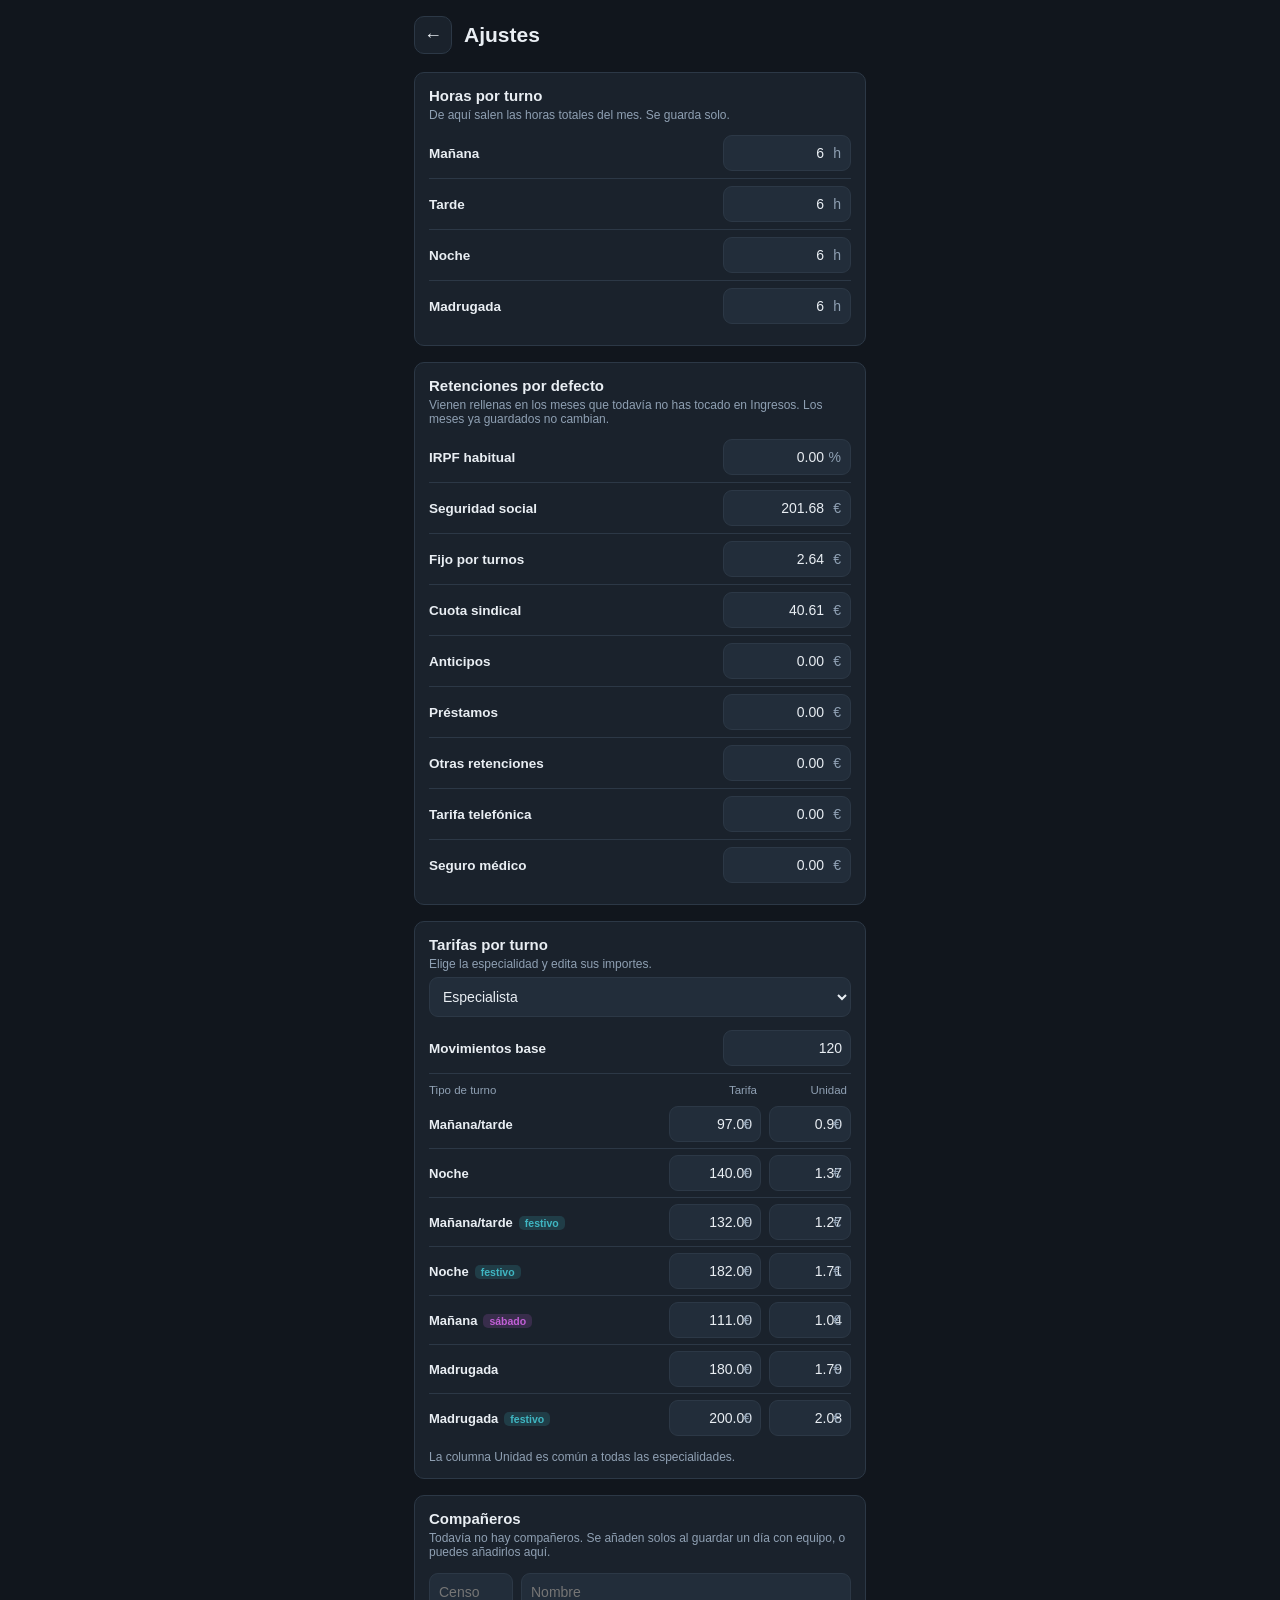
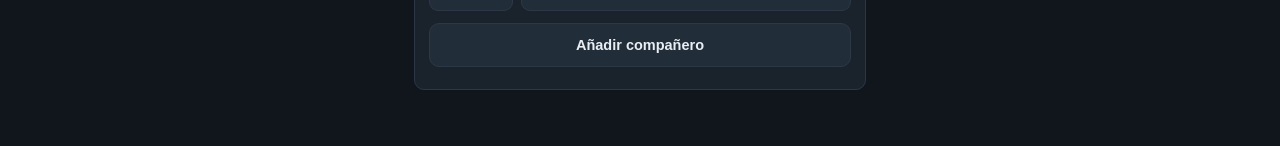
==== ajustes.html @ 4993c2cf "Add files via upload" ====
<!DOCTYPE html>
<html lang="es">
<head>
<meta charset="UTF-8">
<meta name="viewport" content="width=device-width, initial-scale=1, maximum-scale=1, viewport-fit=cover">
<title>Ajustes</title>
<meta name="theme-color" content="#11161d">
<link rel="icon" type="image/png" sizes="192x192" href="icons/icon-192.png">
<link rel="stylesheet" href="estilo.css">
</head>
<body>
<div class="wrap">
  <div class="topbar">
    <a class="back" href="index.html" aria-label="Volver al inicio">&larr;</a>
    <h1>Ajustes</h1>
  </div>

  <div class="card">
    <h2>Horas por turno</h2>
    <div class="sub">De aquí salen las horas totales del mes. Se guarda solo.</div>
    <div id="horas"></div>
  </div>

  <div class="card">
    <h2>Retenciones por defecto</h2>
    <div class="sub">Vienen rellenas en los meses que todavía no has tocado en Ingresos. Los meses ya guardados no cambian.</div>
    <div id="retDef"></div>
  </div>

  <div class="card">
    <h2>Tarifas por turno</h2>
    <div class="sub">Elige la especialidad y edita sus importes.</div>
    <select id="tPuesto" autocomplete="off"></select>
    <div class="ret-fila" style="margin-top:6px;">
      <div class="nom">Movimientos base</div>
      <input class="field" id="tBase" type="text" inputmode="decimal" autocomplete="off">
    </div>
    <div class="tar-cab"><span>Tipo de turno</span><span>Tarifa</span><span>Unidad</span></div>
    <div id="tFilas"></div>
    <div class="sub" style="margin-top:8px;margin-bottom:0;">La columna Unidad es común a todas las especialidades.</div>
  </div>

  <div class="card">
    <h2>Compañeros</h2>
    <div class="sub" id="compResumen"></div>
    <div id="compLista"></div>
    <div class="comp-nuevo">
      <input class="field" id="nuevoCenso" inputmode="numeric" placeholder="Censo" autocomplete="off">
      <input class="field" id="nuevoNombre" placeholder="Nombre" autocomplete="off">
    </div>
    <button class="accion sec" onclick="anadirComp()">Añadir compañero</button>
    <div class="note" id="compAviso" style="font-size:12px;color:var(--text-dim);margin-top:8px;"></div>
  </div>
</div>

<script src="datos.js"></script>
<script>
const $ = id => document.getElementById(id);
const num = v => { const n = parseFloat(String(v).replace(',', '.')); return isNaN(n) ? 0 : n; };
const f2 = n => (Math.round(n * 100) / 100).toFixed(2);
const esc = s => String(s).replace(/&/g,'&amp;').replace(/</g,'&lt;').replace(/>/g,'&gt;').replace(/"/g,'&quot;');

/* ---------- Horas por turno ---------- */
const TURNOS = ['M','T','N','MA'];
$('horas').innerHTML = TURNOS.map(s => `
  <div class="ret-fila"><div class="nom">${Datos.NOMBRES[s]}</div>
  <div class="unidad" data-u="h"><input class="field" id="h_${s}" type="text" inputmode="decimal" autocomplete="off"></div></div>`).join('');
TURNOS.forEach(s => {
  const el = $('h_' + s);
  el.value = (Datos.settings[s] && Datos.settings[s].horas !== undefined) ? Datos.settings[s].horas : 6;
  el.addEventListener('input', () => {
    if(!Datos.settings[s]) Datos.settings[s] = {};
    Datos.settings[s].horas = num(el.value);
    Datos.guardar();
  });
});

/* ---------- Retenciones por defecto ---------- */
const RET = [['irpfPct','IRPF habitual','%'],['ss','Seguridad social','€'],['fijo','Fijo por turnos','€'],['sindical','Cuota sindical','€'],
  ['anticipos','Anticipos','€'],['prestamos','Préstamos','€'],['otras','Otras retenciones','€'],['telefono','Tarifa telefónica','€'],['seguro','Seguro médico','€']];
const rd = Datos.retDefecto();
$('retDef').innerHTML = RET.map(([k, t, u]) => `
  <div class="ret-fila"><div class="nom">${t}</div>
  <div class="unidad" data-u="${u}"><input class="field" id="rd_${k}" type="text" inputmode="decimal" autocomplete="off"></div></div>`).join('');
RET.forEach(([k]) => {
  const el = $('rd_' + k);
  el.value = f2(rd[k]);
  el.addEventListener('input', () => {
    const o = {};
    RET.forEach(([kk]) => o[kk] = num($('rd_' + kk).value));
    Datos.settings.retDefecto = o;
    Datos.guardar();
  });
});

/* ---------- Tarifas ---------- */
const T = Datos.tarifas();
let puesto = Datos.PUESTO_DEFECTO;
$('tPuesto').innerHTML = Datos.PUESTOS.map(p => `<option value="${p}">${p}</option>`).join('');
$('tPuesto').value = puesto;

function guardarTarifas(){ Datos.settings.tarifas = T; Datos.guardar(); }

function pintarTarifas(){
  const p = T.puestos[puesto];
  $('tBase').value = p.base;
  $('tFilas').innerHTML = Datos.TIPOS_TARIFA.map(([nombre, etq], i) => `
    <div class="tar-fila">
      <div class="nom">${nombre}${etq ? `<span class="etq ${etq === 'festivo' ? 'fes' : 'sab'}">${etq}</span>` : ''}</div>
      <div class="unidad" data-u="€"><input class="field" data-k="v" data-i="${i}" type="text" inputmode="decimal" value="${f2(p.valores[i])}" autocomplete="off"></div>
      <div class="unidad" data-u="€"><input class="field" data-k="u" data-i="${i}" type="text" inputmode="decimal" value="${f2(T.unidad[i])}" autocomplete="off"></div>
    </div>`).join('');
}
$('tPuesto').addEventListener('change', () => { puesto = $('tPuesto').value; pintarTarifas(); });
$('tBase').addEventListener('input', () => { T.puestos[puesto].base = num($('tBase').value); guardarTarifas(); });
$('tFilas').addEventListener('input', ev => {
  const el = ev.target;
  if(!el.dataset.k) return;
  const i = +el.dataset.i;
  if(el.dataset.k === 'v') T.puestos[puesto].valores[i] = num(el.value);
  else T.unidad[i] = num(el.value);
  guardarTarifas();
});
pintarTarifas();

/* ---------- Compañeros ---------- */
let lista = [];
function pintarComp(){
  lista = Datos.companeros.slice().sort((a, b) => a.nombre.localeCompare(b.nombre, 'es'));
  $('compResumen').textContent = lista.length
    ? lista.length + (lista.length === 1 ? ' compañero guardado.' : ' compañeros guardados.') + ' Los cambios se guardan solos.'
    : 'Todavía no hay compañeros. Se añaden solos al guardar un día con equipo, o puedes añadirlos aquí.';
  $('compLista').innerHTML = lista.map((c, i) => `
    <div class="comp-fila">
      <input class="field" data-k="censo" data-i="${i}" value="${esc(c.censo)}" inputmode="numeric" placeholder="Censo" autocomplete="off">
      <input class="field" data-k="nombre" data-i="${i}" value="${esc(c.nombre)}" placeholder="Nombre" autocomplete="off">
      <button class="borrar" data-del="${i}" aria-label="Borrar compañero">&#10005;</button>
    </div>`).join('');
}
$('compLista').addEventListener('change', ev => {
  const el = ev.target;
  if(!el.dataset.k) return;
  const c = lista[+el.dataset.i], v = el.value.trim();
  if(!v){ el.value = c[el.dataset.k]; return; }
  c[el.dataset.k] = v;
  Datos.guardar();
});
$('compLista').addEventListener('click', ev => {
  const b = ev.target.closest('[data-del]');
  if(!b) return;
  const c = lista[+b.dataset.del];
  if(!confirm('¿Borrar a ' + c.nombre + ' (censo ' + c.censo + ') de la lista? Los días ya guardados no cambian.')) return;
  const i = Datos.companeros.indexOf(c);
  if(i >= 0) Datos.companeros.splice(i, 1);
  Datos.guardar();
  pintarComp();
});
function anadirComp(){
  const censo = $('nuevoCenso').value.trim(), nombre = $('nuevoNombre').value.trim();
  if(!censo || !nombre){ $('compAviso').textContent = 'Escribe el censo y el nombre.'; return; }
  Datos.recordarCompanero(censo, nombre);
  Datos.guardar();
  $('nuevoCenso').value = ''; $('nuevoNombre').value = '';
  $('compAviso').textContent = '';
  pintarComp();
}
pintarComp();
</script>
</body>
</html>
---- estilo.css ----
:root{
  --bg:#11161d;--surface:#1a222c;--surface2:#222d3a;--border:#2c3846;
  --text:#e9eef3;--text-dim:#8fa0b3;
  --amber:#ffb020;--teal:#3fb6c2;--indigo:#6c7ae0;--violet:#c15fd6;--grey:#4c5b6c;
  --radius:10px;
}
*{box-sizing:border-box;-webkit-tap-highlight-color:transparent;}
html,body{margin:0;min-height:100%;background:var(--bg);color:var(--text);
  font-family:-apple-system,BlinkMacSystemFont,"Segoe UI",Roboto,Helvetica,Arial,sans-serif;}
body{padding-top:env(safe-area-inset-top,0px);padding-bottom:env(safe-area-inset-bottom,0px);}
.wrap{max-width:480px;margin:0 auto;padding:16px 14px 40px;}

.topbar{display:flex;align-items:center;gap:12px;margin-bottom:18px;}
.topbar a.back{
  width:38px;height:38px;border-radius:10px;border:1px solid var(--border);background:var(--surface);
  color:var(--text);display:flex;align-items:center;justify-content:center;text-decoration:none;font-size:18px;
}
.topbar h1{font-size:21px;font-weight:800;margin:0;}

.monthbar{display:flex;align-items:center;justify-content:space-between;
  background:var(--surface);border:1px solid var(--border);border-radius:var(--radius);padding:10px 8px;margin-bottom:14px;}
.monthbar button{background:var(--surface2);border:1px solid var(--border);color:var(--text);
  width:36px;height:36px;border-radius:8px;font-size:16px;cursor:pointer;}
.monthbar .label{font-weight:700;font-size:16px;text-transform:capitalize;}

.stats{display:grid;grid-template-columns:repeat(4,1fr);gap:8px;margin-bottom:10px;}
.stat{background:var(--surface);border:1px solid var(--border);border-radius:var(--radius);padding:10px 4px;text-align:center;}
.stat .n{font-size:18px;font-weight:800;font-variant-numeric:tabular-nums;}
.stat .l{font-size:10px;color:var(--text-dim);margin-top:2px;}
.stat.M .n{color:var(--amber);} .stat.T .n{color:var(--teal);}
.stat.N .n{color:var(--indigo);} .stat.MA .n{color:var(--violet);}
.stat.wide{grid-column:span 2;background:var(--surface2);}
.stat.wide .n{font-size:19px;}

.weekdays,.grid{display:grid;grid-template-columns:repeat(7,1fr);gap:6px;}
.weekdays{margin:16px 0 6px;}
.weekdays span{text-align:center;font-size:11px;color:var(--text-dim);font-weight:600;}
.day{position:relative;aspect-ratio:1/1;border-radius:9px;background:var(--surface);border:1px solid var(--border);
  display:flex;flex-direction:column;align-items:center;justify-content:center;cursor:pointer;user-select:none;}
.day.empty{background:transparent;border:none;cursor:default;}
.day .num{font-size:13px;font-weight:600;font-variant-numeric:tabular-nums;}
.day.today{box-shadow:inset 0 0 0 2px var(--text-dim);}
.day .tag{font-size:9px;font-weight:800;margin-top:1px;}
.day .co{position:absolute;top:3px;left:4px;font-size:8px;font-weight:800;color:var(--text-dim);}
.day .note-dot{position:absolute;top:4px;right:5px;width:5px;height:5px;border-radius:50%;background:var(--text-dim);}
.day.M{background:rgba(255,176,32,.16);border-color:rgba(255,176,32,.5);} .day.M .num{color:var(--amber);}
.day.T{background:rgba(63,182,194,.16);border-color:rgba(63,182,194,.5);} .day.T .num{color:var(--teal);}
.day.N{background:rgba(108,122,224,.18);border-color:rgba(108,122,224,.55);} .day.N .num{color:var(--indigo);}
.day.MA{background:rgba(193,95,214,.18);border-color:rgba(193,95,214,.55);} .day.MA .num{color:var(--violet);}
.day.L{background:rgba(76,91,108,.25);border-color:var(--grey);}
.day.L .num{color:var(--text-dim);text-decoration:line-through;}

.legend{display:flex;gap:12px;justify-content:center;margin-top:16px;flex-wrap:wrap;}
.legend span{font-size:11px;color:var(--text-dim);display:flex;align-items:center;gap:5px;}
.legend i{width:9px;height:9px;border-radius:3px;display:inline-block;}
.legend i.M{background:var(--amber);} .legend i.T{background:var(--teal);}
.legend i.N{background:var(--indigo);} .legend i.MA{background:var(--violet);} .legend i.L{background:var(--grey);}
.hint{text-align:center;color:var(--text-dim);font-size:11.5px;margin-top:14px;line-height:1.5;}

.overlay{position:fixed;inset:0;background:rgba(6,9,13,.72);display:none;align-items:flex-end;justify-content:center;z-index:50;}
.overlay.open{display:flex;}
.sheet{width:100%;max-width:480px;background:var(--surface);border-radius:16px 16px 0 0;
  padding:18px 18px calc(22px + env(safe-area-inset-bottom,0px));border:1px solid var(--border);border-bottom:none;
  max-height:88vh;overflow-y:auto;}
.sheet h2{margin:0 0 4px;font-size:17px;}
.sheet .dsub{color:var(--text-dim);font-size:12.5px;margin-bottom:14px;text-transform:capitalize;}
.shiftpick{display:grid;grid-template-columns:repeat(3,1fr);gap:8px;margin-bottom:14px;}
.shiftpick button{border-radius:9px;border:1px solid var(--border);background:var(--surface2);color:var(--text);
  padding:10px 4px;font-size:12px;font-weight:700;cursor:pointer;}
.shiftpick button.active.M{background:var(--amber);color:#221600;border-color:var(--amber);}
.shiftpick button.active.T{background:var(--teal);color:#03272a;border-color:var(--teal);}
.shiftpick button.active.N{background:var(--indigo);color:#12123a;border-color:var(--indigo);}
.shiftpick button.active.MA{background:var(--violet);color:#2a0c30;border-color:var(--violet);}
.shiftpick button.active.L{background:var(--grey);color:#fff;border-color:var(--grey);}
label{display:block;font-size:11.5px;color:var(--text-dim);margin:10px 0 5px;}
.field,select,textarea{width:100%;background:var(--surface2);border:1px solid var(--border);color:var(--text);
  border-radius:9px;padding:10px 9px;font-size:14px;font-family:inherit;}
textarea{min-height:56px;resize:vertical;}
.field-row{display:grid;grid-template-columns:1fr 1fr;gap:8px;}
.sheet .row{display:flex;gap:8px;margin-top:16px;}
.sheet .row button{flex:1;padding:12px;border-radius:9px;border:none;font-size:14px;font-weight:700;cursor:pointer;}
.btn-save{background:var(--amber);color:#221600;}
.btn-cancel{background:var(--surface2);color:var(--text-dim);border:1px solid var(--border) !important;}

.equipo-rol{font-size:12px;color:var(--text);font-weight:700;margin:12px 0 5px;}
.equipo-campos{display:grid;grid-template-columns:96px 1fr;gap:8px;}

.stats.dos{grid-template-columns:1fr 1fr;}
.stats.dos .stat{padding:14px 6px;}
.stat.full{grid-column:1/-1;}
.card{background:var(--surface);border:1px solid var(--border);border-radius:var(--radius);padding:14px;margin-bottom:16px;}
.card .row2{display:grid;grid-template-columns:1fr auto;gap:8px;}
.card .row2 button{padding:0 16px;border:none;border-radius:9px;background:var(--amber);color:#221600;font-weight:700;font-size:14px;cursor:pointer;}
.card .note{font-size:12px;color:var(--text-dim);margin-top:8px;line-height:1.4;}
.dash-section{margin:22px 0 0;}
.dash-section h3{font-size:13.5px;color:var(--text-dim);margin:0 0 10px;font-weight:700;}
.barrow{display:flex;align-items:center;gap:8px;margin-bottom:8px;}
.barrow .blabel{width:92px;font-size:12px;color:var(--text-dim);flex-shrink:0;}
.barrow .btrack{flex:1;background:var(--surface2);border-radius:6px;height:16px;overflow:hidden;}
.barrow .bfill{height:100%;border-radius:6px;}
.barrow .bval{width:74px;text-align:right;font-size:12px;font-weight:700;flex-shrink:0;font-variant-numeric:tabular-nums;}
.vacio{color:var(--text-dim);font-size:13px;padding:6px 0;}

.ret-fila{display:grid;grid-template-columns:1fr 128px;gap:8px;align-items:center;padding:7px 0;border-bottom:1px solid var(--border);}
.ret-fila:last-of-type{border-bottom:none;}
.ret-fila.irpf{grid-template-columns:1fr 66px 104px;}
.ret-fila .nom{font-size:13.5px;font-weight:600;}
.ret-fila .field{text-align:right;padding:9px 8px;}
.card h2{font-size:15px;margin:0 0 4px;}
.card .sub{font-size:12px;color:var(--text-dim);margin-bottom:6px;}

.unidad{position:relative;}
.unidad::after{content:attr(data-u);position:absolute;right:10px;top:50%;transform:translateY(-50%);color:var(--text-dim);font-size:14px;pointer-events:none;}
.unidad .field{padding-right:26px;}

.viewtoggle{display:flex;gap:8px;margin:14px 0;}
.viewtoggle button{flex:1;padding:9px 0;border-radius:9px;border:1px solid var(--border);background:var(--surface);color:var(--text-dim);font-size:13px;font-weight:700;cursor:pointer;}
.viewtoggle button.active{background:var(--amber);color:#221600;border-color:var(--amber);}
.filtros{display:grid;grid-template-columns:1fr 1fr;gap:8px;margin-top:8px;}
.filtros select{padding:9px 8px;font-size:13px;}
.stats.tres{grid-template-columns:repeat(3,1fr);margin-bottom:14px;}
.item{background:var(--surface);border:1px solid var(--border);border-radius:var(--radius);padding:11px 12px;margin-bottom:8px;}
.it-top{display:flex;justify-content:space-between;gap:8px;font-size:14px;font-weight:700;}
.it-sub{font-size:12px;color:var(--text-dim);margin-top:3px;line-height:1.4;}
.it-nota{font-size:12px;color:var(--text-dim);margin-top:4px;font-style:italic;}
.buque .bh{cursor:pointer;}
.buque .bd{margin-top:10px;border-top:1px solid var(--border);padding-top:6px;}
.buque .srv{padding:7px 0;border-bottom:1px solid var(--border);font-size:12.5px;line-height:1.4;}
.buque .srv:last-of-type{border-bottom:none;}
.acciones{display:flex;gap:8px;margin-top:10px;}
.acciones button{flex:1;padding:9px 4px;border-radius:9px;border:1px solid var(--border);background:var(--surface2);color:var(--text);font-size:12.5px;font-weight:700;cursor:pointer;}
[hidden]{display:none !important;}

.btn-limpiar{margin-left:auto;padding:9px 14px;border-radius:9px;border:1px solid var(--border);background:var(--surface2);color:var(--text);font-size:13px;font-weight:700;cursor:pointer;}
.btn-limpiar:active{background:var(--surface);}

.accion{width:100%;padding:13px;border-radius:10px;border:none;background:var(--amber);color:#221600;font-size:14.5px;font-weight:700;cursor:pointer;margin-top:12px;}
.accion.sec{background:var(--surface2);color:var(--text);border:1px solid var(--border);}
.estado{margin-top:14px;font-size:13px;line-height:1.5;padding:11px 12px;border-radius:9px;background:var(--surface2);}
.estado:empty{display:none;}
.estado.ok{border-left:3px solid var(--green);}
.estado.err{border-left:3px solid var(--coral);}
.card p{margin:0;font-size:13px;line-height:1.5;color:var(--text-dim);}

.dos{display:grid;grid-template-columns:1fr 1fr;gap:8px;}
.dos .accion{margin-top:12px;}

.tar-cab,.tar-fila{display:grid;grid-template-columns:1fr 92px 82px;gap:8px;align-items:center;}
.tar-cab{font-size:11.5px;color:var(--text-dim);padding:10px 0 4px;}
.tar-cab span:nth-child(n+2){text-align:right;padding-right:4px;}
.tar-fila{padding:6px 0;border-bottom:1px solid var(--border);}
.tar-fila:last-child{border-bottom:none;}
.tar-fila .nom{font-size:13px;font-weight:600;}
.tar-fila .field{text-align:right;padding:9px 8px;}
.etq{display:inline-block;margin-left:6px;font-size:10.5px;font-weight:700;padding:1px 6px;border-radius:5px;}
.etq.fes{background:rgba(63,182,194,.18);color:var(--teal);}
.etq.sab{background:rgba(193,95,214,.18);color:var(--violet);}
.comp-fila{display:grid;grid-template-columns:84px 1fr 40px;gap:8px;margin-bottom:8px;}
.comp-fila .field{padding:9px 8px;}
.borrar{border-radius:9px;border:1px solid var(--border);background:var(--surface2);color:var(--coral);font-size:15px;cursor:pointer;}
.comp-nuevo{display:grid;grid-template-columns:84px 1fr;gap:8px;margin-top:14px;}

.barrow.ancho .bval{width:128px;}
.barrow.ancho .blabel{width:96px;}
.stats.tres .stat .n{font-size:17px;}
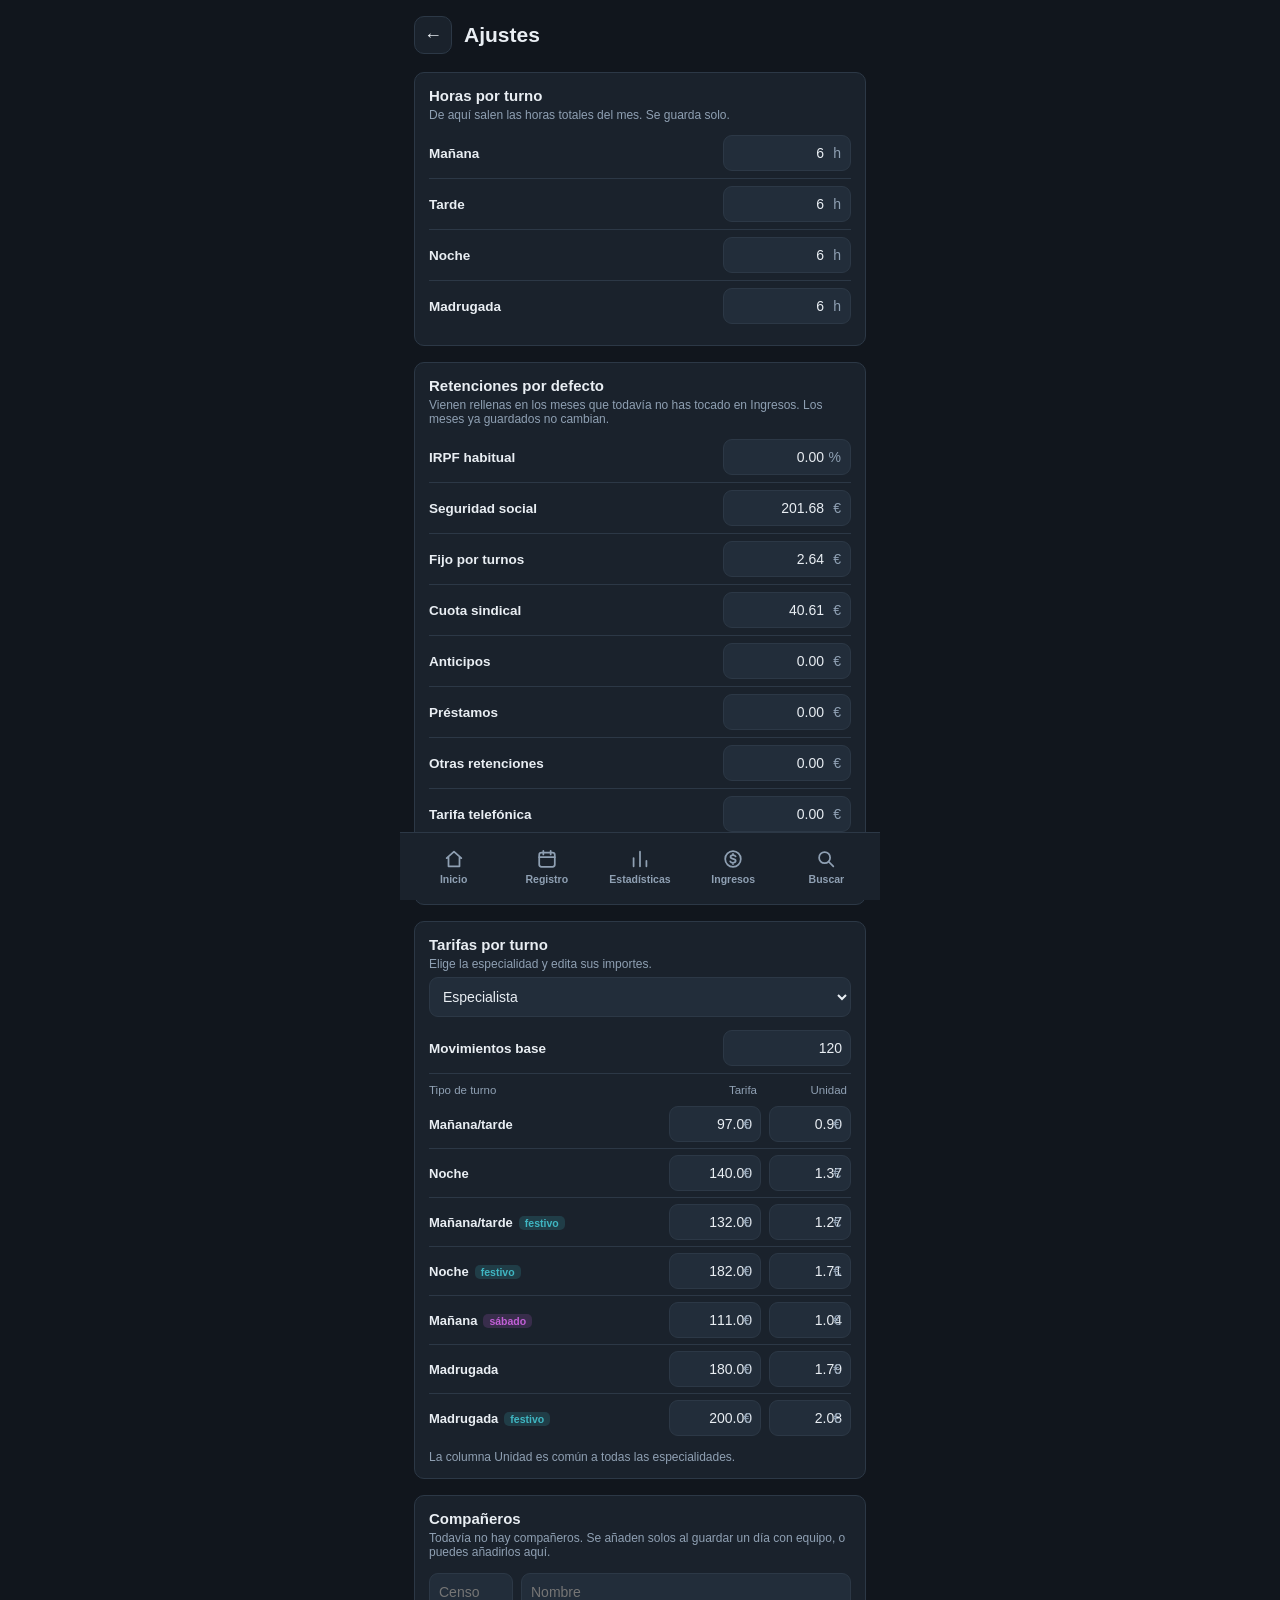
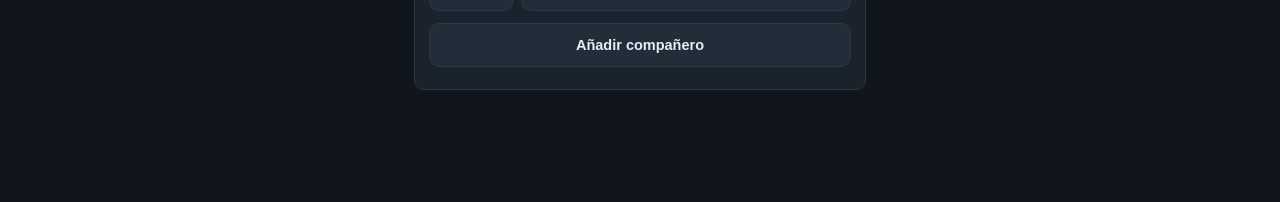
==== commit 8235504b: "Add files via upload" ====
--- a/ajustes.html
+++ b/ajustes.html
@@ -54,6 +54,7 @@
 </div>
 
 <script src="datos.js"></script>
+<script src="nav.js"></script>
 <script>
 const $ = id => document.getElementById(id);
 const num = v => { const n = parseFloat(String(v).replace(',', '.')); return isNaN(n) ? 0 : n; };
--- a/estilo.css
+++ b/estilo.css
@@ -3,12 +3,13 @@
   --text:#e9eef3;--text-dim:#8fa0b3;
   --amber:#ffb020;--teal:#3fb6c2;--indigo:#6c7ae0;--violet:#c15fd6;--grey:#4c5b6c;
   --radius:10px;
+  --green:#5cc486;--coral:#e2786d;
 }
 *{box-sizing:border-box;-webkit-tap-highlight-color:transparent;}
 html,body{margin:0;min-height:100%;background:var(--bg);color:var(--text);
   font-family:-apple-system,BlinkMacSystemFont,"Segoe UI",Roboto,Helvetica,Arial,sans-serif;}
 body{padding-top:env(safe-area-inset-top,0px);padding-bottom:env(safe-area-inset-bottom,0px);}
-.wrap{max-width:480px;margin:0 auto;padding:16px 14px 40px;}
+.wrap{max-width:480px;margin:0 auto;padding:16px 14px 96px;}
 
 .topbar{display:flex;align-items:center;gap:12px;margin-bottom:18px;}
 .topbar a.back{
@@ -163,3 +164,54 @@
 .barrow.ancho .bval{width:128px;}
 .barrow.ancho .blabel{width:96px;}
 .stats.tres .stat .n{font-size:17px;}
+
+/* ===== Portada (index.html) ===== */
+.wrap.portada{padding:26px 16px 96px;}
+.portada header{margin-bottom:26px;}
+.portada header h1{font-size:30px;font-weight:800;letter-spacing:.2px;margin:0;}
+.portada header .place{color:var(--text-dim);font-size:14px;margin-top:4px;}
+.portada header .date{color:var(--amber);font-size:13px;font-weight:600;margin-top:14px;text-transform:capitalize;}
+.menu{display:grid;grid-template-columns:1fr 1fr;gap:12px;}
+.btn{
+  --c:var(--amber);
+  display:flex;flex-direction:column;justify-content:space-between;gap:18px;
+  min-height:112px;padding:16px;border-radius:14px;text-decoration:none;color:var(--text);
+  background:var(--surface);border:1px solid var(--border);border-left:4px solid var(--c);
+  transition:transform .12s, background .12s;
+}
+.btn:active{transform:scale(.97);background:var(--surface2);}
+.btn:focus-visible{outline:2px solid var(--c);outline-offset:2px;}
+.btn svg{width:28px;height:28px;stroke:var(--c);fill:none;stroke-width:1.8;stroke-linecap:round;stroke-linejoin:round;}
+.btn .t{font-size:15.5px;font-weight:700;line-height:1.2;}
+.btn .d{font-size:12px;color:var(--text-dim);margin-top:3px;line-height:1.3;}
+.btn.main{grid-column:1/-1;flex-direction:row;align-items:center;justify-content:flex-start;gap:16px;min-height:96px;background:var(--surface2);}
+.btn.main svg{width:36px;height:36px;flex-shrink:0;}
+.btn.main .t{font-size:18px;}
+/* color de cada botón */
+.c-amber{--c:var(--amber);}
+.c-teal{--c:var(--teal);}
+.c-green{--c:var(--green);}
+.c-indigo{--c:var(--indigo);}
+.c-coral{--c:var(--coral);}
+.c-dim{--c:var(--text-dim);}
+.portada .foot{text-align:center;color:var(--text-dim);font-size:12px;margin-top:28px;}
+@media (prefers-reduced-motion:reduce){.btn{transition:none;}}
+
+/* ===== Panel de resumen de la portada ===== */
+.panel{margin-bottom:18px;}
+.panel .mes{font-size:12px;color:var(--text-dim);font-weight:700;margin-bottom:8px;text-transform:capitalize;}
+.panel .grandes{display:grid;grid-template-columns:repeat(3,1fr);gap:8px;}
+.panel .g{background:var(--surface);border:1px solid var(--border);border-radius:var(--radius);padding:14px 6px;text-align:center;}
+.panel .g .n{font-size:22px;font-weight:800;font-variant-numeric:tabular-nums;}
+.panel .g .l{font-size:10px;color:var(--text-dim);margin-top:3px;}
+.panel .g:nth-child(1) .n{color:var(--amber);}
+.panel .g:nth-child(2) .n{color:var(--teal);}
+.panel .g:nth-child(3) .n{color:var(--green);}
+
+/* ===== Barra de navegación inferior (nav.js) ===== */
+.navbar{position:fixed;left:0;right:0;bottom:0;z-index:40;max-width:480px;margin:0 auto;display:grid;grid-template-columns:repeat(5,1fr);gap:2px;
+  padding:8px 8px calc(8px + env(safe-area-inset-bottom,0px));background:var(--surface);border-top:1px solid var(--border);}
+.navbar a{display:flex;flex-direction:column;align-items:center;gap:3px;padding:7px 0;border-radius:10px;color:var(--text-dim);text-decoration:none;font-size:10.5px;font-weight:700;}
+.navbar a svg{width:22px;height:22px;stroke:currentColor;fill:none;stroke-width:1.9;stroke-linecap:round;stroke-linejoin:round;}
+.navbar a.on{color:var(--amber);background:var(--surface2);}
+.navbar a:active{background:var(--surface2);}
